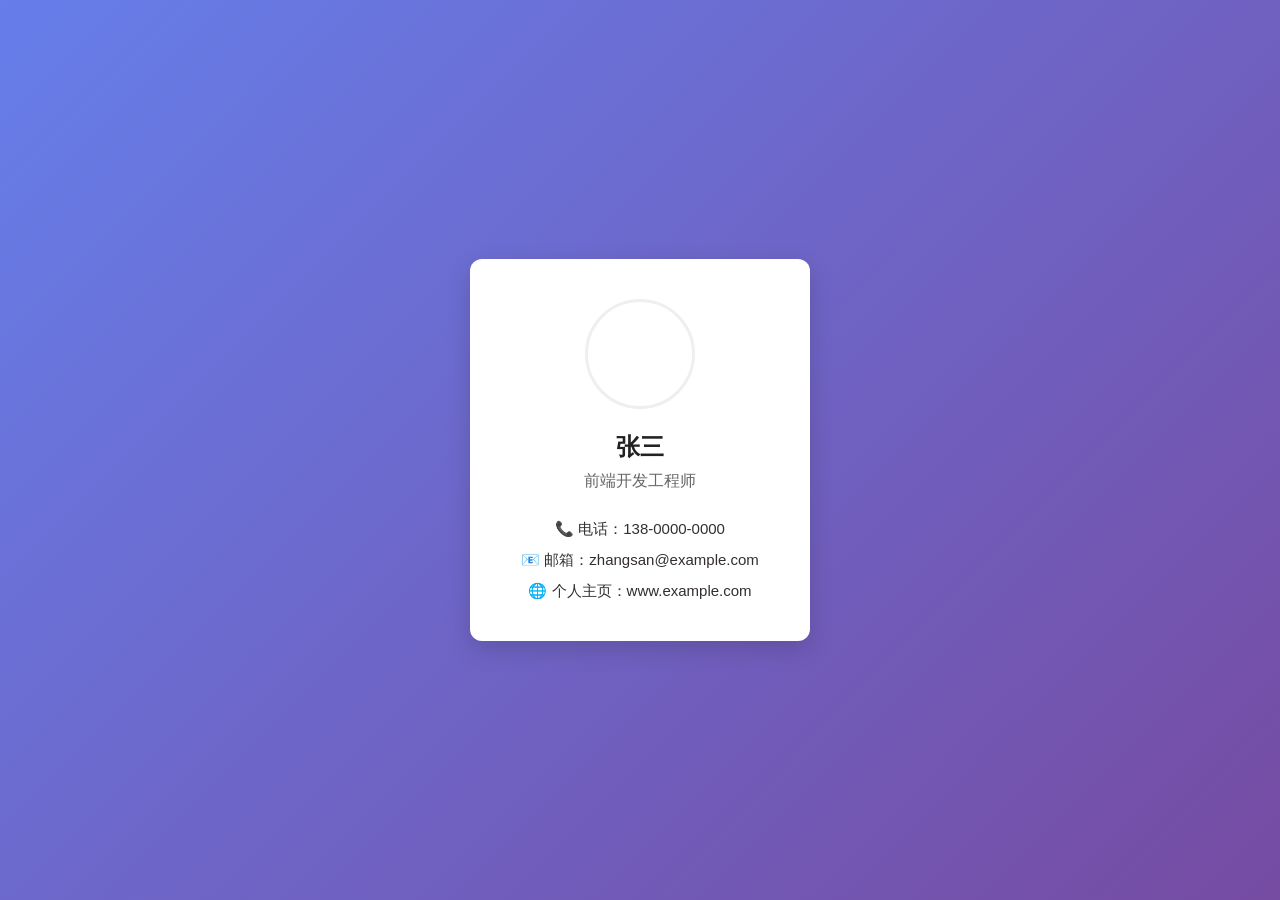
==== index.html @ 5dc8a9d1 "第一次作业" ====
<!DOCTYPE html>
<html lang="zh-CN">
<head>
    <meta charset="UTF-8">
    <!-- 适配移动端视口 -->
    <meta name="viewport" content="width=device-width, initial-scale=1.0">
    <title>个人名片</title>
    <!-- CSS样式与HTML结构分离 -->
    <style>
        /* 全局重置样式 */
        * {
            margin: 0;
            padding: 0;
            box-sizing: border-box;
        }

        /* 页面主体：彩色渐变背景 */
        body {
            min-height: 100vh;
            /* flex布局实现居中 */
            display: flex;
            justify-content: center;
            align-items: center;
            background: linear-gradient(135deg, #667eea, #764ba2);
            font-family: "Microsoft Yahei", sans-serif;
        }

        /* 名片卡片容器 */
        .card {
            width: 340px;
            padding: 40px 30px;
            background-color: #ffffff;
            /* 12px圆角 */
            border-radius: 12px;
            /* 柔和阴影 */
            box-shadow: 0 8px 24px rgba(0, 0, 0, 0.15);
            /* 过渡动画：用于hover上浮效果 */
            transition: transform 0.3s ease, box-shadow 0.3s ease;
            text-align: center;
        }

        /* 鼠标悬停：卡片轻微上浮，阴影加深 */
        .card:hover {
            transform: translateY(-6px);
            box-shadow: 0 12px 32px rgba(0, 0, 0, 0.2);
        }

        /* 圆形头像样式 */
        .avatar {
            width: 110px;
            height: 110px;
            border-radius: 50%;
            /* 头像占位图，可替换为自己图片地址 */
            background-image: url("https://picsum.photos/id/1005/110/110");
            background-size: cover;
            background-position: center;
            margin: 0 auto 22px;
            border: 3px solid #efefef;
        }

        /* 姓名样式 */
        .name {
            font-size: 24px;
            color: #222222;
            margin-bottom: 8px;
            font-weight: 600;
        }

        /* 职位信息 */
        .position {
            font-size: 16px;
            color: #666666;
            margin-bottom: 28px;
        }

        /* 联系方式容器 */
        .contact {
            display: flex;
            flex-direction: column;
            gap: 12px;
        }

        /* 联系单项 */
        .contact-item {
            font-size: 15px;
            color: #342e2e;
        }
    </style>
</head>
<body>
    <!-- 名片卡片主体结构 -->
    <div class="card">
        <!-- 圆形头像区域 -->
        <div class="avatar"></div>
        <!-- 姓名 -->
        <h2 class="name">张三</h2>
        <!-- 职位 -->
        <p class="position">前端开发工程师</p>
        <!-- 联系方式区域 -->
        <div class="contact">
            <div class="contact-item">📞 电话：138‑0000‑0000</div>
            <div class="contact-item">📧 邮箱：zhangsan@example.com</div>
            <div class="contact-item">🌐 个人主页：www.example.com</div>
        </div>
    </div>

</body>
</html>
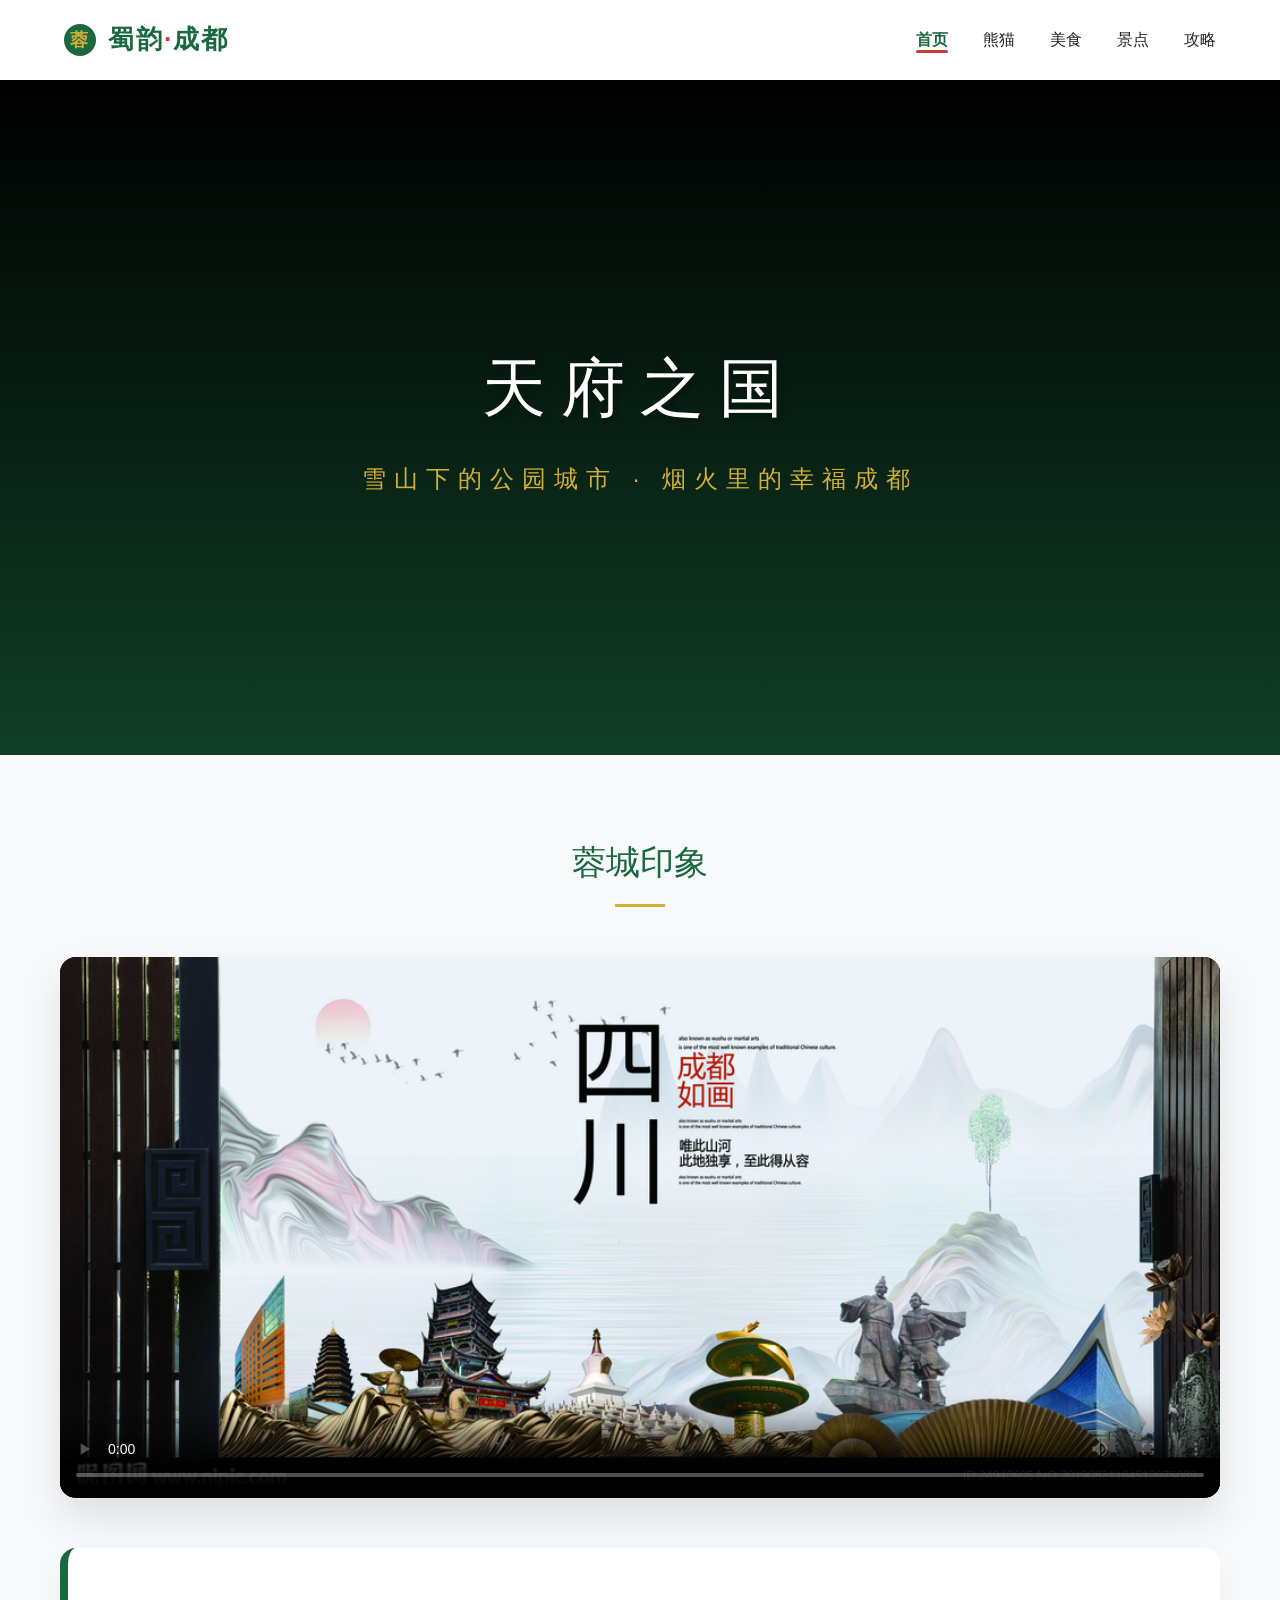
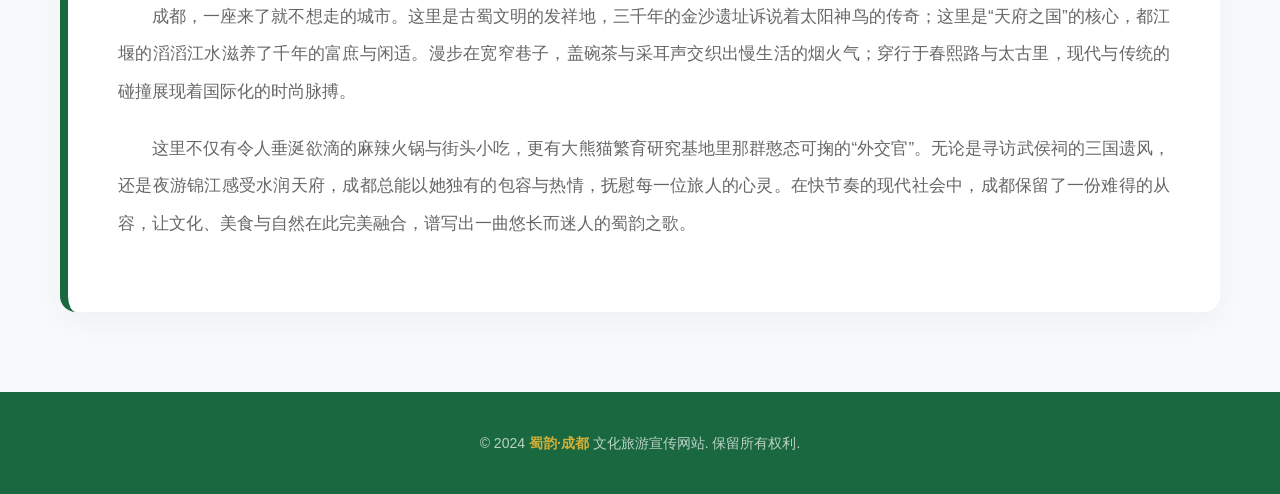
==== commit d4a60431: "第二次作业" ====
--- a/index.html
+++ b/index.html
@@ -2,107 +2,56 @@
 <html lang="zh-CN">
 <head>
     <meta charset="UTF-8">
-    <!-- 适配移动端视口 -->
-    <meta name="viewport" content="width=device-width, initial-scale=1.0">
-    <title>个人名片</title>
-    <!-- CSS样式与HTML结构分离 -->
-    <style>
-        /* 全局重置样式 */
-        * {
-            margin: 0;
-            padding: 0;
-            box-sizing: border-box;
-        }
-
-        /* 页面主体：彩色渐变背景 */
-        body {
-            min-height: 100vh;
-            /* flex布局实现居中 */
-            display: flex;
-            justify-content: center;
-            align-items: center;
-            background: linear-gradient(135deg, #667eea, #764ba2);
-            font-family: "Microsoft Yahei", sans-serif;
-        }
-
-        /* 名片卡片容器 */
-        .card {
-            width: 340px;
-            padding: 40px 30px;
-            background-color: #ffffff;
-            /* 12px圆角 */
-            border-radius: 12px;
-            /* 柔和阴影 */
-            box-shadow: 0 8px 24px rgba(0, 0, 0, 0.15);
-            /* 过渡动画：用于hover上浮效果 */
-            transition: transform 0.3s ease, box-shadow 0.3s ease;
-            text-align: center;
-        }
-
-        /* 鼠标悬停：卡片轻微上浮，阴影加深 */
-        .card:hover {
-            transform: translateY(-6px);
-            box-shadow: 0 12px 32px rgba(0, 0, 0, 0.2);
-        }
-
-        /* 圆形头像样式 */
-        .avatar {
-            width: 110px;
-            height: 110px;
-            border-radius: 50%;
-            /* 头像占位图，可替换为自己图片地址 */
-            background-image: url("https://picsum.photos/id/1005/110/110");
-            background-size: cover;
-            background-position: center;
-            margin: 0 auto 22px;
-            border: 3px solid #efefef;
-        }
-
-        /* 姓名样式 */
-        .name {
-            font-size: 24px;
-            color: #222222;
-            margin-bottom: 8px;
-            font-weight: 600;
-        }
-
-        /* 职位信息 */
-        .position {
-            font-size: 16px;
-            color: #666666;
-            margin-bottom: 28px;
-        }
-
-        /* 联系方式容器 */
-        .contact {
-            display: flex;
-            flex-direction: column;
-            gap: 12px;
-        }
-
-        /* 联系单项 */
-        .contact-item {
-            font-size: 15px;
-            color: #342e2e;
-        }
-    </style>
+    <title>蜀韵成都 - 文化旅游宣传</title>
+    <link rel="stylesheet" href="style.css">
 </head>
 <body>
-    <!-- 名片卡片主体结构 -->
-    <div class="card">
-        <!-- 圆形头像区域 -->
-        <div class="avatar"></div>
-        <!-- 姓名 -->
-        <h2 class="name">张三</h2>
-        <!-- 职位 -->
-        <p class="position">前端开发工程师</p>
-        <!-- 联系方式区域 -->
-        <div class="contact">
-            <div class="contact-item">📞 电话：138‑0000‑0000</div>
-            <div class="contact-item">📧 邮箱：zhangsan@example.com</div>
-            <div class="contact-item">🌐 个人主页：www.example.com</div>
+    <!-- 页头 -->
+    <header>
+        <div class="logo-area">
+            <div class="logo-icon">蓉</div>
+            <div>蜀韵<span>·</span>成都</div>
         </div>
-    </div>
+        <nav>
+            <ul>
+                <li><a href="index.html" class="active">首页</a></li>
+                <li><a href="panda.html">熊猫</a></li>
+                <li><a href="food.html">美食</a></li>
+                <li><a href="sights.html">景点</a></li>
+                <li><a href="travel.html">攻略</a></li>
+            </ul>
+        </nav>
+    </header>
 
+    <!-- 全屏Banner -->
+    <section class="banner">
+        <div class="slide"></div>
+        <div class="slide"></div>
+        <div class="slide"></div>
+        <div class="banner-overlay">
+            <h1>天府之国</h1>
+            <p>雪山下的公园城市 · 烟火里的幸福成都</p>
+        </div>
+    </section>
+
+    <!-- 视频与介绍 -->
+    <main class="content-section">
+        <h2 class="section-title">蓉城印象</h2>
+        <div class="video-wrapper">
+            <video controls poster="imag/chendu.jpg">
+                <source src="imag/cd1.mp4" type="video/mp4">
+                您的浏览器不支持视频播放。
+            </video>
+        </div>
+        <div class="text-card">
+            <p>成都，一座来了就不想走的城市。这里是古蜀文明的发祥地，三千年的金沙遗址诉说着太阳神鸟的传奇；这里是“天府之国”的核心，都江堰的滔滔江水滋养了千年的富庶与闲适。漫步在宽窄巷子，盖碗茶与采耳声交织出慢生活的烟火气；穿行于春熙路与太古里，现代与传统的碰撞展现着国际化的时尚脉搏。</p>
+            <p>这里不仅有令人垂涎欲滴的麻辣火锅与街头小吃，更有大熊猫繁育研究基地里那群憨态可掬的“外交官”。无论是寻访武侯祠的三国遗风，还是夜游锦江感受水润天府，成都总能以她独有的包容与热情，抚慰每一位旅人的心灵。在快节奏的现代社会中，成都保留了一份难得的从容，让文化、美食与自然在此完美融合，谱写出一曲悠长而迷人的蜀韵之歌。</p>
+        </div>
+    </main>
+
+    <!-- 页尾 -->
+    <footer>
+        <p>© 2024 <span>蜀韵·成都</span> 文化旅游宣传网站. 保留所有权利.</p>
+    </footer>
 </body>
 </html>
--- a/style.css
+++ b/style.css
@@ -0,0 +1,293 @@
+/* ========================================================
+   全局重置与基础变量定义
+   ======================================================== */
+* {
+    margin: 0;
+    padding: 0;
+    box-sizing: border-box;
+}
+
+:root {
+    --primary-green: #1A6840; /* 天府绿 */
+    --accent-red: #C93B37;    /* 蜀锦红 */
+    --gold: #D4AF37;          /* 太阳神鸟金 */
+    --text-main: #222222;
+    --text-light: #666666;
+    --bg-color: #F8F9FA;      /* 极浅灰底色 */
+}
+
+body {
+    font-family: 'PingFang SC', 'Microsoft YaHei', sans-serif;
+    background-color: var(--bg-color);
+    color: var(--text-main);
+    line-height: 1.6;
+}
+
+/* ========================================================
+   公共页头 (Header)
+   ======================================================== */
+header {
+    background-color: #ffffff;
+    height: 80px;
+    display: flex;
+    justify-content: space-between;
+    align-items: center;
+    padding: 0 5%;
+    box-shadow: 0 2px 15px rgba(0, 0, 0, 0.05);
+    position: sticky;
+    top: 0;
+    z-index: 1000;
+}
+
+.logo-area {
+    display: flex;
+    align-items: center;
+    gap: 12px;
+    font-size: 26px;
+    font-weight: bold;
+    color: var(--primary-green);
+    letter-spacing: 2px;
+}
+
+/* 纯CSS绘制的太阳神鸟/熊猫剪影风格的Logo */
+.logo-icon {
+    width: 32px;
+    height: 32px;
+    background-color: var(--primary-green);
+    border-radius: 50%;
+    display: flex;
+    justify-content: center;
+    align-items: center;
+    color: var(--gold);
+    font-size: 18px;
+    font-weight: bold;
+}
+
+.logo-area span { color: var(--accent-red); }
+
+nav ul {
+    list-style: none;
+    display: flex;
+    gap: 35px;
+}
+
+nav a {
+    text-decoration: none;
+    color: var(--text-main);
+    font-size: 16px;
+    transition: color 0.3s;
+    padding-bottom: 5px;
+    position: relative;
+}
+
+nav a:hover { color: var(--primary-green); }
+
+nav a.active {
+    color: var(--primary-green);
+    font-weight: bold;
+}
+
+nav a.active::after {
+    content: '';
+    position: absolute;
+    bottom: 0; left: 0; width: 100%; height: 3px;
+    background-color: var(--accent-red);
+    border-radius: 2px;
+}
+
+/* ========================================================
+   首页 - 全屏轮播图 (纯CSS实现)
+   ======================================================== */
+.banner {
+    position: relative;
+    width: 100%;
+    height: 75vh;
+    overflow: hidden;
+    background-color: #000;
+}
+
+.slide {
+    position: absolute;
+    top: 0; left: 0; width: 100%; height: 100%;
+    background-size: cover;
+    background-position: center;
+    opacity: 0;
+    animation: bannerAnimate 15s infinite;
+}
+
+/* 使用网络图占位：宽窄巷子/IFS熊猫/九眼桥夜景 */
+.slide:nth-child(1) { background-image: url('imag/1.jpeg'); animation-delay: 0s; }
+.slide:nth-child(2) { background-image: url('imag/2.jpeg'); animation-delay: 5s; }
+.slide:nth-child(3) { background-image: url('imag/3.jpeg'); animation-delay: 10s; }
+.slide:nth-child(4) { background-image: url('imag/4.jpeg'); animation-delay: 15s; }
+.slide:nth-child(5) { background-image: url('imag/5.jpeg'); animation-delay: 20s; }
+
+
+
+@keyframes bannerAnimate {
+    0% { opacity: 0; transform: scale(1); }
+    10% { opacity: 1; }
+    33% { opacity: 1; }
+    43% { opacity: 0; }
+    100% { opacity: 0; transform: scale(1.05); }
+}
+
+.banner-overlay {
+    position: absolute;
+    top: 0; left: 0; width: 100%; height: 100%;
+    background: linear-gradient(to bottom, rgba(0,0,0,0.2) 0%, rgba(26,104,64,0.6) 100%);
+    display: flex;
+    flex-direction: column;
+    justify-content: center;
+    align-items: center;
+    color: #fff;
+    text-align: center;
+}
+
+.banner-overlay h1 {
+    font-size: 64px;
+    letter-spacing: 15px;
+    font-weight: 300;
+    margin-bottom: 20px;
+    text-shadow: 2px 4px 10px rgba(0,0,0,0.4);
+}
+
+.banner-overlay p {
+    font-size: 24px;
+    letter-spacing: 8px;
+    color: var(--gold);
+    font-weight: 300;
+}
+
+/* ========================================================
+   通用内容布局与卡片 (适用于美食、景点、熊猫页)
+   ======================================================== */
+.content-section {
+    max-width: 1200px;
+    margin: 80px auto;
+    padding: 0 20px;
+}
+
+.section-title {
+    text-align: center;
+    font-size: 34px;
+    color: var(--primary-green);
+    margin-bottom: 50px;
+    font-weight: 500;
+}
+
+.section-title::after {
+    content: '';
+    display: block;
+    width: 50px; height: 3px;
+    background-color: var(--gold);
+    margin: 15px auto 0;
+}
+
+.grid-container {
+    display: grid;
+    grid-template-columns: repeat(auto-fit, minmax(320px, 1fr));
+    gap: 30px;
+}
+
+.item-card {
+    background: #fff;
+    border-radius: 16px;
+    overflow: hidden;
+    box-shadow: 0 10px 30px rgba(0,0,0,0.06);
+    transition: transform 0.3s;
+}
+
+.item-card:hover {
+    transform: translateY(-8px);
+}
+
+.item-img {
+    width: 100%;
+    height: 220px;
+    object-fit: cover;
+    transition: transform 0.5s;
+}
+
+.item-card:hover .item-img {
+    transform: scale(1.05); /* 图片轻微放大效果 */
+}
+
+.item-info {
+    padding: 25px;
+}
+
+.item-info h3 {
+    color: var(--primary-green);
+    font-size: 22px;
+    margin-bottom: 12px;
+}
+
+.item-info p {
+    color: var(--text-light);
+    font-size: 15px;
+    line-height: 1.8;
+    text-align: justify;
+}
+
+/* ========================================================
+   首页特有：视频与文字
+   ======================================================== */
+.video-wrapper {
+    width: 100%;
+    border-radius: 16px;
+    overflow: hidden;
+    box-shadow: 0 20px 40px rgba(0,0,0,0.1);
+    margin-bottom: 50px;
+    background-color: #000;
+}
+
+.video-wrapper video { width: 100%; display: block; }
+
+.text-card {
+    background-color: #ffffff;
+    padding: 50px;
+    border-radius: 16px;
+    box-shadow: 0 10px 30px rgba(0,0,0,0.04);
+    border-left: 8px solid var(--primary-green);
+}
+
+.text-card p {
+    color: var(--text-light);
+    font-size: 17px;
+    line-height: 2.2;
+    text-indent: 2em;
+    text-align: justify;
+    margin-bottom: 20px;
+}
+
+/* ========================================================
+   攻略页 - 表格
+   ======================================================== */
+.table-container {
+    background-color: #ffffff;
+    padding: 30px;
+    border-radius: 16px;
+    box-shadow: 0 10px 30px rgba(0,0,0,0.04);
+}
+
+table { width: 100%; border-collapse: collapse; text-align: center; }
+table th { background-color: var(--primary-green); color: #fff; padding: 18px; font-size: 18px; }
+table th:first-child { border-top-left-radius: 10px; }
+table th:last-child { border-top-right-radius: 10px; }
+table td { padding: 18px; border-bottom: 1px solid #EEEEEE; color: var(--text-light); }
+table tbody tr:hover { background-color: #F8F9FA; }
+
+/* ========================================================
+   公共页尾 (Footer)
+   ======================================================== */
+footer {
+    background-color: var(--primary-green);
+    color: rgba(255, 255, 255, 0.7);
+    text-align: center;
+    padding: 40px 0;
+    margin-top: 80px;
+    font-size: 14px;
+}
+
+footer span { color: var(--gold); font-weight: bold; }
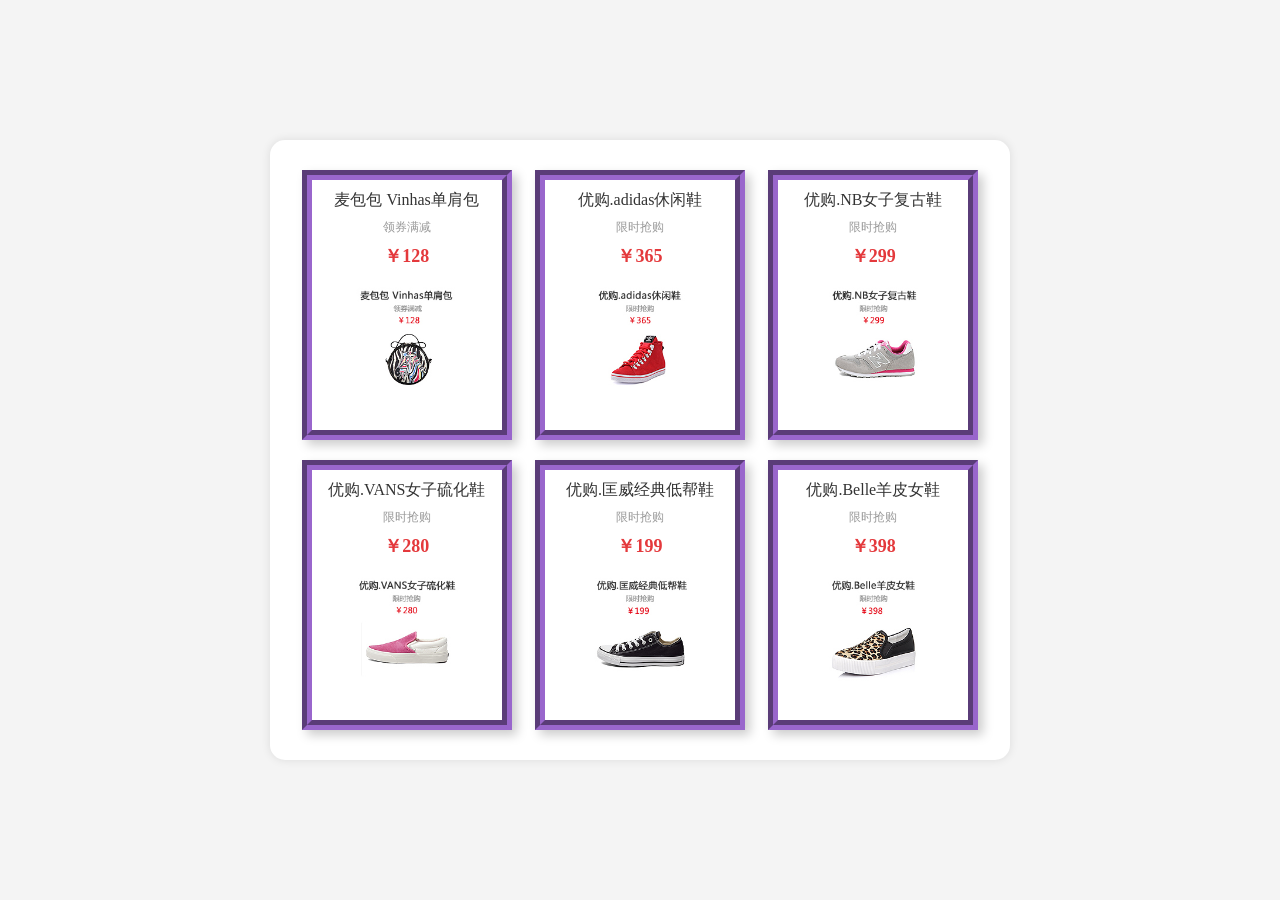
==== commit cb1435cf: "第三次作业" ====
--- a/index.html
+++ b/index.html
@@ -2,56 +2,109 @@
 <html lang="zh-CN">
 <head>
     <meta charset="UTF-8">
-    <title>蜀韵成都 - 文化旅游宣传</title>
-    <link rel="stylesheet" href="style.css">
+    <title>京东商品导购</title>
+    <style>
+        * {
+            margin: 0;
+            padding: 0;
+            box-sizing: border-box;
+        }
+        body {
+            background-color: #f4f4f4;
+            display: flex;
+            justify-content: center;
+            align-items: center;
+            min-height: 100vh;
+        }
+        .guide-container {
+            width: 740px;
+            height: 620px;
+            border-radius: 15px;
+            background-color: #fff;
+            margin: 0 auto;
+            display: flex;
+            flex-wrap: wrap;
+            justify-content: space-around;
+            align-content: space-around;
+            padding: 20px;
+            box-shadow: 0 0 10px rgba(0, 0, 0, 0.1);
+        }
+        .item {
+            width: 210px;
+            height: 270px;
+            border: 10px groove #9966cc;
+            box-shadow: 5px 5px 10px #ccc;
+            text-align: center;
+            padding: 10px;
+            transition: all 0.3s;
+        }
+        .item:hover {
+            border-style: dashed;
+            border-color: #9999cc;
+            cursor: pointer;
+        }
+        .item h3 {
+            font-size: 16px;
+            color: #333;
+            margin-bottom: 8px;
+            font-weight: normal;
+        }
+        .item .subtitle {
+            font-size: 12px;
+            color: #999;
+            margin-bottom: 8px;
+        }
+        .item .price {
+            font-size: 18px;
+            color: #e4393c;
+            font-weight: bold;
+            margin-bottom: 10px;
+        }
+        .item img {
+            width: 120px;
+            height: 120px;
+            object-fit: contain;
+        }
+    </style>
 </head>
 <body>
-    <!-- 页头 -->
-    <header>
-        <div class="logo-area">
-            <div class="logo-icon">蓉</div>
-            <div>蜀韵<span>·</span>成都</div>
+    <div class="guide-container">
+        <div class="item">
+            <h3>麦包包 Vinhas单肩包</h3>
+            <div class="subtitle">领券满减</div>
+            <div class="price">￥128</div>
+            <img src="./imag/image5-2-1.jpg" alt="麦包包">
         </div>
-        <nav>
-            <ul>
-                <li><a href="index.html" class="active">首页</a></li>
-                <li><a href="panda.html">熊猫</a></li>
-                <li><a href="food.html">美食</a></li>
-                <li><a href="sights.html">景点</a></li>
-                <li><a href="travel.html">攻略</a></li>
-            </ul>
-        </nav>
-    </header>
-
-    <!-- 全屏Banner -->
-    <section class="banner">
-        <div class="slide"></div>
-        <div class="slide"></div>
-        <div class="slide"></div>
-        <div class="banner-overlay">
-            <h1>天府之国</h1>
-            <p>雪山下的公园城市 · 烟火里的幸福成都</p>
+        <div class="item">
+            <h3>优购.adidas休闲鞋</h3>
+            <div class="subtitle">限时抢购</div>
+            <div class="price">￥365</div>
+            <img src="./imag/image5-2-2.jpg" alt="adidas">
         </div>
-    </section>
-
-    <!-- 视频与介绍 -->
-    <main class="content-section">
-        <h2 class="section-title">蓉城印象</h2>
-        <div class="video-wrapper">
-            <video controls poster="imag/chendu.jpg">
-                <source src="imag/cd1.mp4" type="video/mp4">
-                您的浏览器不支持视频播放。
-            </video>
+        <div class="item">
+            <h3>优购.NB女子复古鞋</h3>
+            <div class="subtitle">限时抢购</div>
+            <div class="price">￥299</div>
+            <img src="./imag/image5-2-3.jpg" alt="NB">
         </div>
-        <div class="text-card">
-            <p>成都，一座来了就不想走的城市。这里是古蜀文明的发祥地，三千年的金沙遗址诉说着太阳神鸟的传奇；这里是“天府之国”的核心，都江堰的滔滔江水滋养了千年的富庶与闲适。漫步在宽窄巷子，盖碗茶与采耳声交织出慢生活的烟火气；穿行于春熙路与太古里，现代与传统的碰撞展现着国际化的时尚脉搏。</p>
-            <p>这里不仅有令人垂涎欲滴的麻辣火锅与街头小吃，更有大熊猫繁育研究基地里那群憨态可掬的“外交官”。无论是寻访武侯祠的三国遗风，还是夜游锦江感受水润天府，成都总能以她独有的包容与热情，抚慰每一位旅人的心灵。在快节奏的现代社会中，成都保留了一份难得的从容，让文化、美食与自然在此完美融合，谱写出一曲悠长而迷人的蜀韵之歌。</p>
+        <div class="item">
+            <h3>优购.VANS女子硫化鞋</h3>
+            <div class="subtitle">限时抢购</div>
+            <div class="price">￥280</div>
+            <img src="./imag/image5-2-4.jpg" alt="VANS">
         </div>
-    </main>
-
-    <!-- 页尾 -->
-    <footer>
-        <p>© 2024 <span>蜀韵·成都</span> 文化旅游宣传网站. 保留所有权利.</p>
-    </footer>
+        <div class="item">
+            <h3>优购.匡威经典低帮鞋</h3>
+            <div class="subtitle">限时抢购</div>
+            <div class="price">￥199</div>
+            <img src="./imag/image5-2-5.jpg" alt="匡威">
+        </div>
+        <div class="item">
+            <h3>优购.Belle羊皮女鞋</h3>
+            <div class="subtitle">限时抢购</div>
+            <div class="price">￥398</div>
+            <img src="./imag/image5-2-6.jpg" alt="Belle">
+        </div>
+    </div>
 </body>
 </html>
